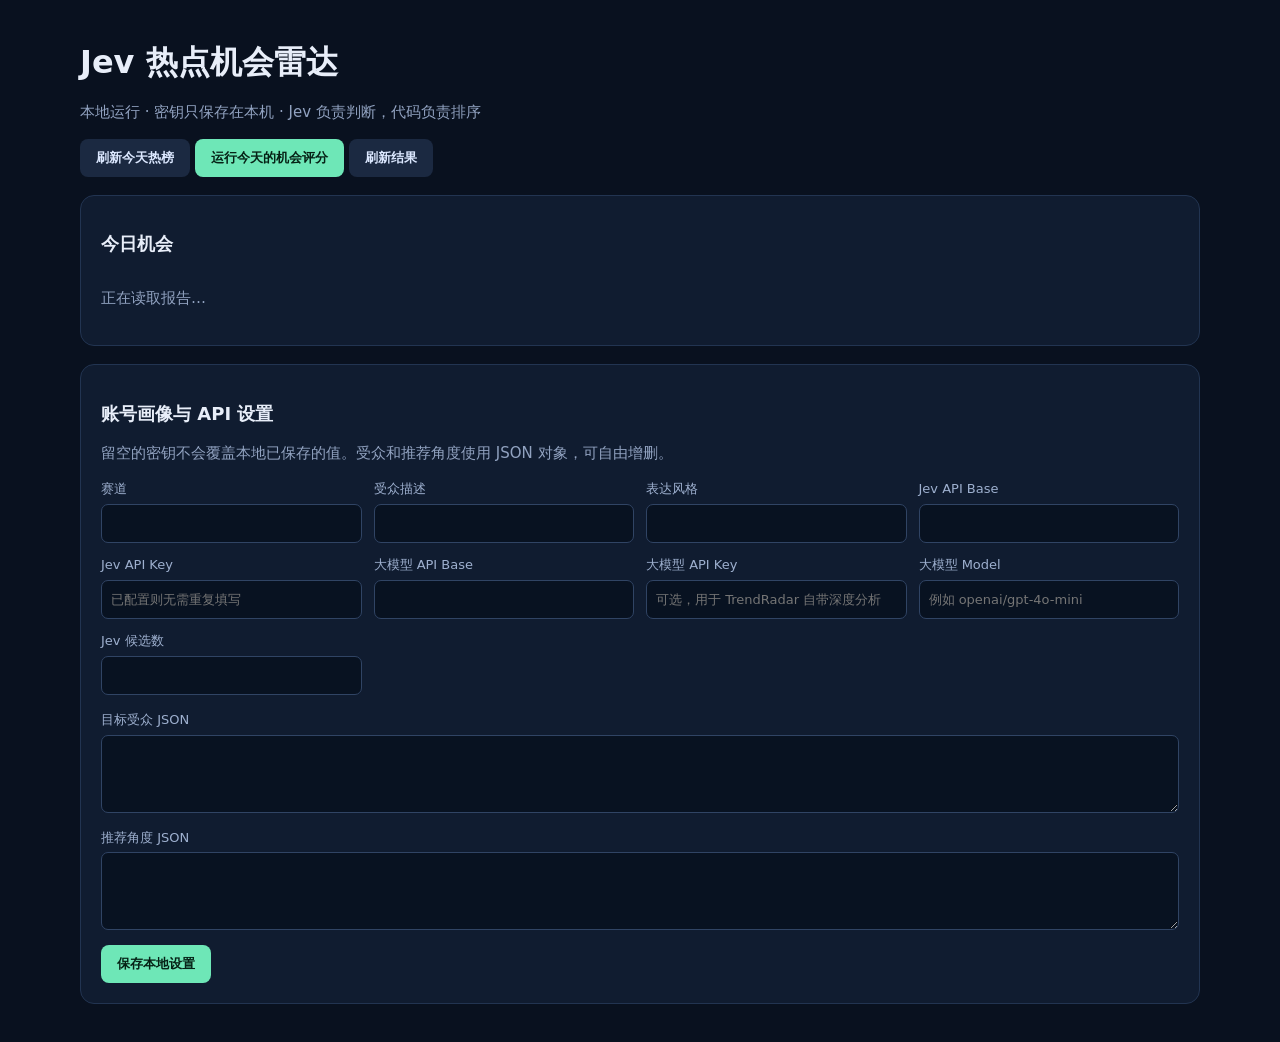
==== trendradar/web/static/index.html @ fb53be89 "Add Jev hotspot radar MVP and local UI" ====
<!doctype html>
<html lang="zh-CN"><head><meta charset="utf-8"><meta name="viewport" content="width=device-width,initial-scale=1"><title>Jev 热点机会雷达</title>
<style>body{margin:0;background:#09111f;color:#e8eef9;font:15px system-ui,-apple-system,"PingFang SC";line-height:1.5}main{max-width:1120px;margin:auto;padding:38px 22px}h1{font-size:32px;margin:0}h2{font-size:18px}.sub{color:#91a2c0}button{border:0;border-radius:8px;padding:10px 16px;background:#6ee7b7;color:#062216;font-weight:700;cursor:pointer}button.secondary{background:#1b2941;color:#dce8ff}section{background:#101c30;border:1px solid #223451;border-radius:14px;padding:20px;margin-top:18px}.grid{display:grid;grid-template-columns:repeat(auto-fit,minmax(230px,1fr));gap:12px}label{display:grid;gap:5px;color:#9eb0cf;font-size:13px}input,textarea{box-sizing:border-box;width:100%;border:1px solid #304464;border-radius:7px;background:#081221;color:#fff;padding:9px;font:inherit}textarea{min-height:78px}.cards{display:grid;grid-template-columns:repeat(auto-fit,minmax(290px,1fr));gap:14px}.card{border-left:4px solid #6ee7b7;background:#0b1628;padding:15px;border-radius:8px}.score{font-size:27px;color:#6ee7b7;font-weight:800}.meta{color:#aab9d2;font-size:13px}.empty{color:#91a2c0}</style></head>
<body><main><header><h1>Jev 热点机会雷达</h1><p class="sub">本地运行 · 密钥只保存在本机 · Jev 负责判断，代码负责排序</p><button class="secondary" id="collect">刷新今天热榜</button> <button id="run">运行今天的机会评分</button> <button class="secondary" id="reload">刷新结果</button> <span id="job" class="sub"></span></header>
<section><h2>今日机会</h2><div id="cards" class="cards"><p class="empty">正在读取报告…</p></div></section>
<section><h2>账号画像与 API 设置</h2><p class="sub">留空的密钥不会覆盖本地已保存的值。受众和推荐角度使用 JSON 对象，可自由增删。</p><div class="grid"><label>赛道<input id="niche"></label><label>受众描述<input id="audience"></label><label>表达风格<input id="voice"></label><label>Jev API Base<input id="jevBase"></label><label>Jev API Key<input id="jevKey" type="password" placeholder="已配置则无需重复填写"></label><label>大模型 API Base<input id="llmBase"></label><label>大模型 API Key<input id="llmKey" type="password" placeholder="可选，用于 TrendRadar 自带深度分析"></label><label>大模型 Model<input id="llmModel" placeholder="例如 openai/gpt-4o-mini"></label><label>Jev 候选数<input id="limit" type="number" min="1" max="100"></label></div><p><label>目标受众 JSON<textarea id="audiences"></textarea></label></p><p><label>推荐角度 JSON<textarea id="angles"></textarea></label></p><button id="save">保存本地设置</button> <span id="saved" class="sub"></span></section></main>
<script>
const $=id=>document.getElementById(id);let settings={};
async function api(url,opt){const r=await fetch(url,opt);if(!r.ok)throw Error(await r.text());return r.json()}
function card(x){return `<article class="card"><div class="score">${x.opportunity_score}</div><strong>${x.title}</strong><p class="meta">${x.platforms.join(' · ')} ｜动量 ${x.momentum}</p><p>角度：${x.recommended_angle||'待判断'}<br>受众：${x.audience||'待判断'}<br>核查需求：${x.fact_check_needed??'—'}</p></article>`}
async function opportunities(){let d=await api('/api/opportunities');$('cards').innerHTML=d.items.length?d.items.map(card).join(''):'<p class="empty">尚无报告。先运行雷达。</p>'}
async function load(){settings=await api('/api/settings');let p=settings.creator_profile||{};$('niche').value=p.niche||'';$('audience').value=p.audience||'';$('voice').value=p.voice||'';$('audiences').value=JSON.stringify(p.target_audiences||{},null,2);$('angles').value=JSON.stringify(p.recommended_angles||{},null,2);$('jevBase').value=settings.jev.api_base||'';$('llmBase').value=settings.llm.api_base||'';$('llmModel').value=settings.llm.model||'';$('limit').value=settings.pre_filter_limit||30;await opportunities()}
$('save').onclick=async()=>{try{let profile={niche:$('niche').value,audience:$('audience').value,voice:$('voice').value,target_audiences:JSON.parse($('audiences').value),recommended_angles:JSON.parse($('angles').value)};await api('/api/settings',{method:'PUT',headers:{'Content-Type':'application/json'},body:JSON.stringify({creator_profile:profile,pre_filter_limit:$('limit').value,TYPESAFE_API_KEY:$('jevKey').value,TYPESAFE_API_BASE:$('jevBase').value,AI_API_KEY:$('llmKey').value,AI_API_BASE:$('llmBase').value,AI_MODEL:$('llmModel').value})});$('saved').textContent='已保存到本机';}catch(e){$('saved').textContent='保存失败：'+e.message}};
async function start(path,label){await api(path,{method:'POST'});$('job').textContent=label;let t=setInterval(async()=>{let j=await api('/api/job');if(!j.running){clearInterval(t);$('job').textContent='已完成';opportunities()}},1500)}
$('collect').onclick=()=>start('/api/collect','正在刷新热榜…');$('run').onclick=()=>start('/api/radar','正在 Jev 评分…');$('reload').onclick=opportunities;load();
</script></body></html>
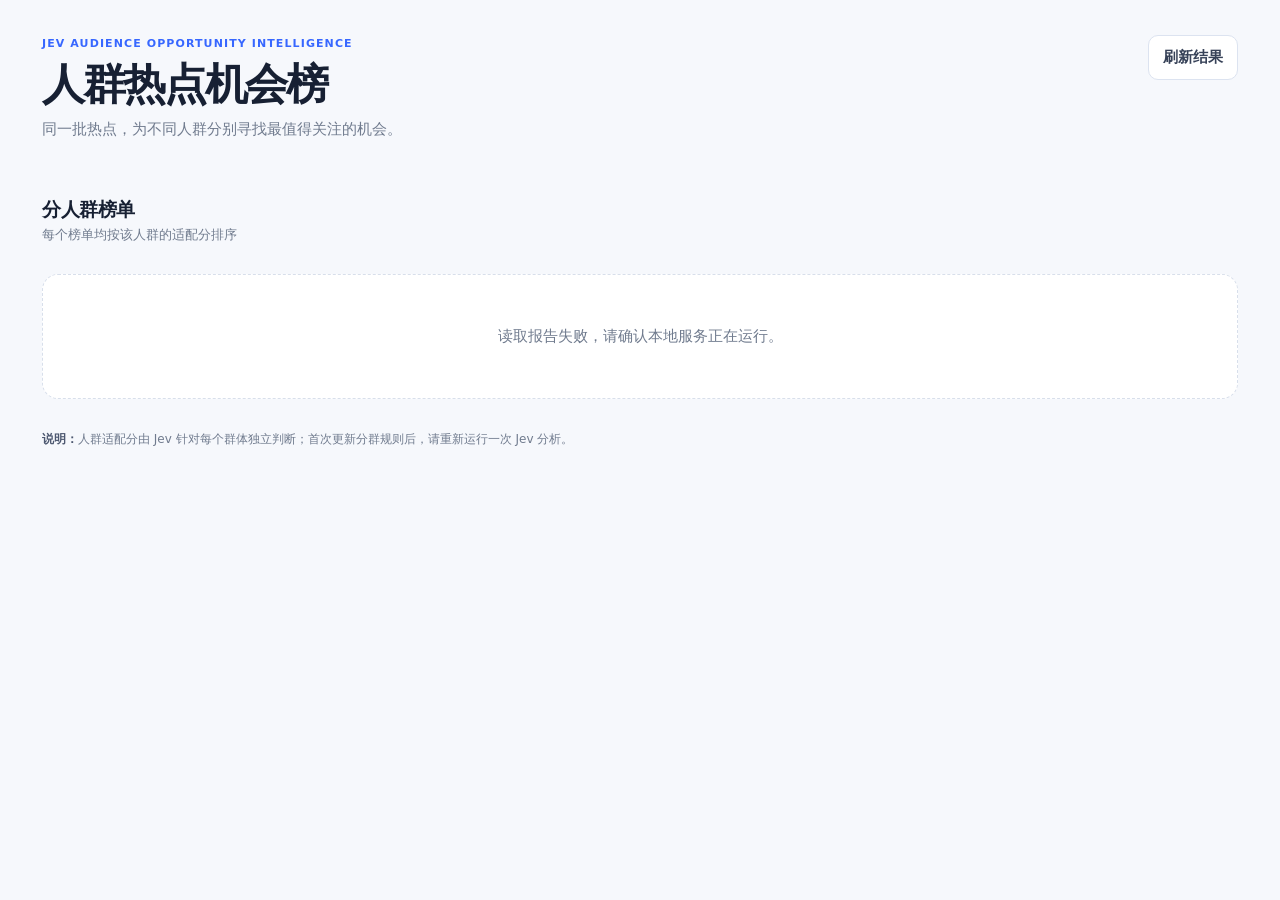
==== commit 2112c13b: "Add audience-specific opportunity leaderboards" ====
--- a/trendradar/web/static/index.html
+++ b/trendradar/web/static/index.html
@@ -1,16 +1,24 @@
 <!doctype html>
-<html lang="zh-CN"><head><meta charset="utf-8"><meta name="viewport" content="width=device-width,initial-scale=1"><title>Jev 热点机会雷达</title>
-<style>body{margin:0;background:#09111f;color:#e8eef9;font:15px system-ui,-apple-system,"PingFang SC";line-height:1.5}main{max-width:1120px;margin:auto;padding:38px 22px}h1{font-size:32px;margin:0}h2{font-size:18px}.sub{color:#91a2c0}button{border:0;border-radius:8px;padding:10px 16px;background:#6ee7b7;color:#062216;font-weight:700;cursor:pointer}button.secondary{background:#1b2941;color:#dce8ff}section{background:#101c30;border:1px solid #223451;border-radius:14px;padding:20px;margin-top:18px}.grid{display:grid;grid-template-columns:repeat(auto-fit,minmax(230px,1fr));gap:12px}label{display:grid;gap:5px;color:#9eb0cf;font-size:13px}input,textarea{box-sizing:border-box;width:100%;border:1px solid #304464;border-radius:7px;background:#081221;color:#fff;padding:9px;font:inherit}textarea{min-height:78px}.cards{display:grid;grid-template-columns:repeat(auto-fit,minmax(290px,1fr));gap:14px}.card{border-left:4px solid #6ee7b7;background:#0b1628;padding:15px;border-radius:8px}.score{font-size:27px;color:#6ee7b7;font-weight:800}.meta{color:#aab9d2;font-size:13px}.empty{color:#91a2c0}</style></head>
-<body><main><header><h1>Jev 热点机会雷达</h1><p class="sub">本地运行 · 密钥只保存在本机 · Jev 负责判断，代码负责排序</p><button class="secondary" id="collect">刷新今天热榜</button> <button id="run">运行今天的机会评分</button> <button class="secondary" id="reload">刷新结果</button> <span id="job" class="sub"></span></header>
-<section><h2>今日机会</h2><div id="cards" class="cards"><p class="empty">正在读取报告…</p></div></section>
-<section><h2>账号画像与 API 设置</h2><p class="sub">留空的密钥不会覆盖本地已保存的值。受众和推荐角度使用 JSON 对象，可自由增删。</p><div class="grid"><label>赛道<input id="niche"></label><label>受众描述<input id="audience"></label><label>表达风格<input id="voice"></label><label>Jev API Base<input id="jevBase"></label><label>Jev API Key<input id="jevKey" type="password" placeholder="已配置则无需重复填写"></label><label>大模型 API Base<input id="llmBase"></label><label>大模型 API Key<input id="llmKey" type="password" placeholder="可选，用于 TrendRadar 自带深度分析"></label><label>大模型 Model<input id="llmModel" placeholder="例如 openai/gpt-4o-mini"></label><label>Jev 候选数<input id="limit" type="number" min="1" max="100"></label></div><p><label>目标受众 JSON<textarea id="audiences"></textarea></label></p><p><label>推荐角度 JSON<textarea id="angles"></textarea></label></p><button id="save">保存本地设置</button> <span id="saved" class="sub"></span></section></main>
+<html lang="zh-CN">
+<head>
+  <meta charset="utf-8"><meta name="viewport" content="width=device-width,initial-scale=1">
+  <title>Jev · 人群热点机会榜</title>
+  <style>
+    :root{--ink:#172033;--muted:#707b8e;--line:#e7ebf2;--page:#f6f8fc;--card:#fff;--blue:#3767ff;--lav:#f0edff;--mint:#e7faf1}*{box-sizing:border-box}body{margin:0;background:var(--page);color:var(--ink);font:15px/1.55 Inter,"PingFang SC","Microsoft YaHei",system-ui,sans-serif}main{max-width:1240px;margin:auto;padding:35px 22px 62px}.eyebrow{margin:0 0 8px;color:var(--blue);font-size:11px;font-weight:800;letter-spacing:.1em;text-transform:uppercase}header{display:flex;justify-content:space-between;gap:20px;align-items:flex-start}h1{margin:0;font-size:clamp(28px,4vw,43px);line-height:1.12;letter-spacing:-.055em}.sub{margin:10px 0 0;color:var(--muted)}button{border:1px solid #dce3f0;border-radius:10px;background:#fff;color:#374258;padding:10px 14px;font:inherit;font-weight:700;cursor:pointer}button:hover{border-color:#b9c7ea;color:var(--blue)}.summary{display:flex;gap:12px;align-items:stretch;margin:27px 0}.metric{flex:1;min-height:102px;padding:16px 18px;border:1px solid var(--line);border-radius:15px;background:#fff}.metric.feature{flex:1.6;color:#fff;border:0;background:linear-gradient(125deg,#396fff,#7858e7)}.label{font-size:12px;font-weight:700;color:var(--muted)}.feature .label{color:#dfe8ff}.value{display:block;margin-top:5px;font-size:29px;font-weight:800;line-height:1;letter-spacing:-.05em}.note{margin:7px 0 0;font-size:12px;color:var(--muted)}.feature .note{color:#e5eaff}.bar{display:flex;justify-content:space-between;align-items:end;margin:0 0 14px}.bar h2{margin:0;font-size:19px;letter-spacing:-.025em}.bar p{margin:0;color:var(--muted);font-size:13px}.boards{display:grid;grid-template-columns:repeat(2,minmax(0,1fr));gap:15px}.board{min-width:0;overflow:hidden;background:#fff;border:1px solid var(--line);border-radius:17px;box-shadow:0 4px 14px #28375908}.board-head{display:flex;align-items:center;gap:10px;padding:17px 18px 13px;border-bottom:1px solid #eef1f5}.badge{display:grid;place-items:center;width:31px;height:31px;border-radius:9px;background:var(--lav);color:#654ec2;font-weight:800}.board:nth-child(2n) .badge{background:var(--mint);color:#227554}.board h3{margin:0;font-size:17px;letter-spacing:-.02em}.board small{display:block;color:var(--muted);font-size:12px}.row{display:grid;grid-template-columns:31px minmax(0,1fr) 60px;gap:9px;align-items:center;padding:14px 18px;border-bottom:1px solid #f0f2f6}.row:last-child{border-bottom:0}.rank{font-size:12px;font-weight:800;color:#9aa4b5}.title{overflow:hidden;margin:0;font-size:14px;font-weight:650;line-height:1.35;text-overflow:ellipsis;white-space:nowrap}.meta{margin-top:4px;overflow:hidden;color:var(--muted);font-size:11px;text-overflow:ellipsis;white-space:nowrap}.fit{text-align:right;color:var(--blue);font-size:18px;font-weight:850;letter-spacing:-.05em}.fit small{font-size:10px;font-weight:700;color:var(--muted);letter-spacing:0}.empty{grid-column:1/-1;padding:50px 20px;border:1px dashed #d8dfeb;border-radius:16px;background:#fff;text-align:center;color:var(--muted)}.hint{margin:16px 0 0;color:var(--muted);font-size:12px}.hint b{color:#4d5870}@media(max-width:750px){main{padding:24px 15px 44px}header{display:block}header button{margin-top:17px}.summary{display:grid;grid-template-columns:1fr 1fr}.metric.feature{grid-column:1/-1}.boards{grid-template-columns:1fr}.title{white-space:normal}.row{grid-template-columns:28px minmax(0,1fr) 55px}}
+  </style>
+</head>
+<body><main>
+  <header><div><p class="eyebrow">Jev audience opportunity intelligence</p><h1>人群热点机会榜</h1><p class="sub">同一批热点，为不同人群分别寻找最值得关注的机会。</p></div><button id="reload">刷新结果</button></header>
+  <section class="summary" id="summary"></section>
+  <div class="bar"><div><h2>分人群榜单</h2><p>每个榜单均按该人群的适配分排序</p></div><p id="count"></p></div>
+  <section class="boards" id="boards"><p class="empty">正在读取最新分析报告…</p></section>
+  <p class="hint"><b>说明：</b>人群适配分由 Jev 针对每个群体独立判断；首次更新分群规则后，请重新运行一次 Jev 分析。</p>
+</main>
 <script>
-const $=id=>document.getElementById(id);let settings={};
-async function api(url,opt){const r=await fetch(url,opt);if(!r.ok)throw Error(await r.text());return r.json()}
-function card(x){return `<article class="card"><div class="score">${x.opportunity_score}</div><strong>${x.title}</strong><p class="meta">${x.platforms.join(' · ')} ｜动量 ${x.momentum}</p><p>角度：${x.recommended_angle||'待判断'}<br>受众：${x.audience||'待判断'}<br>核查需求：${x.fact_check_needed??'—'}</p></article>`}
-async function opportunities(){let d=await api('/api/opportunities');$('cards').innerHTML=d.items.length?d.items.map(card).join(''):'<p class="empty">尚无报告。先运行雷达。</p>'}
-async function load(){settings=await api('/api/settings');let p=settings.creator_profile||{};$('niche').value=p.niche||'';$('audience').value=p.audience||'';$('voice').value=p.voice||'';$('audiences').value=JSON.stringify(p.target_audiences||{},null,2);$('angles').value=JSON.stringify(p.recommended_angles||{},null,2);$('jevBase').value=settings.jev.api_base||'';$('llmBase').value=settings.llm.api_base||'';$('llmModel').value=settings.llm.model||'';$('limit').value=settings.pre_filter_limit||30;await opportunities()}
-$('save').onclick=async()=>{try{let profile={niche:$('niche').value,audience:$('audience').value,voice:$('voice').value,target_audiences:JSON.parse($('audiences').value),recommended_angles:JSON.parse($('angles').value)};await api('/api/settings',{method:'PUT',headers:{'Content-Type':'application/json'},body:JSON.stringify({creator_profile:profile,pre_filter_limit:$('limit').value,TYPESAFE_API_KEY:$('jevKey').value,TYPESAFE_API_BASE:$('jevBase').value,AI_API_KEY:$('llmKey').value,AI_API_BASE:$('llmBase').value,AI_MODEL:$('llmModel').value})});$('saved').textContent='已保存到本机';}catch(e){$('saved').textContent='保存失败：'+e.message}};
-async function start(path,label){await api(path,{method:'POST'});$('job').textContent=label;let t=setInterval(async()=>{let j=await api('/api/job');if(!j.running){clearInterval(t);$('job').textContent='已完成';opportunities()}},1500)}
-$('collect').onclick=()=>start('/api/collect','正在刷新热榜…');$('run').onclick=()=>start('/api/radar','正在 Jev 评分…');$('reload').onclick=opportunities;load();
+const $=id=>document.getElementById(id),esc=v=>String(v??'').replace(/[&<>'"]/g,c=>({'&':'&amp;','<':'&lt;','>':'&gt;',"'":'&#39;','"':'&quot;'}[c]));
+const audienceScore=(item,name)=>{const score=item.audience_scores?.[name];return Number.isFinite(Number(score))?Number(score):Number(item.opportunity_score||0)};
+function summary(items,groups){const top=items[0],scored=items.filter(x=>x.status==='jev_scored').length;return `<article class="metric feature"><span class="label">今日最高综合机会</span><strong class="value">${top?Number(top.opportunity_score).toFixed(1):'—'}</strong><p class="note">${top?esc(top.title):'等待生成分析报告'}</p></article><article class="metric"><span class="label">人群榜单</span><strong class="value">${groups.length}</strong><p class="note">独立适配排序</p></article><article class="metric"><span class="label">已分析事件</span><strong class="value">${items.length}</strong><p class="note">Jev 评分 ${scored} 条</p></article>`}
+function board(name,index,items){const sorted=[...items].sort((a,b)=>audienceScore(b,name)-audienceScore(a,name)).slice(0,5);return `<article class="board"><div class="board-head"><span class="badge">${String(index+1).padStart(2,'0')}</span><div><h3>${esc(name)}</h3><small>最值得优先关注的 5 个机会</small></div></div>${sorted.map((item,i)=>`<div class="row"><span class="rank">${String(i+1).padStart(2,'0')}</span><div><p class="title" title="${esc(item.title)}">${esc(item.title)}</p><p class="meta">${esc(item.recommended_angle||'待推荐角度')} · ${esc((item.platforms||[]).join(' / ')||'热榜信号')}</p></div><div class="fit">${audienceScore(item,name).toFixed(1)}<small>适配分</small></div></div>`).join('')}</article>`}
+async function load(){try{const r=await fetch('/api/opportunities');if(!r.ok)throw Error();const data=await r.json(),items=data.items||[],groups=data.audiences||[];$('summary').innerHTML=summary(items,groups);$('count').textContent=items.length?`共分析 ${items.length} 个热点事件`:'';$('boards').innerHTML=items.length&&groups.length?groups.map((g,i)=>board(g,i,items)).join(''):'<p class="empty">暂无 Jev 分析报告。请先在命令行完成热榜抓取与评分。</p>'}catch{$('boards').innerHTML='<p class="empty">读取报告失败，请确认本地服务正在运行。</p>'}}
+$('reload').onclick=load;load();
 </script></body></html>
